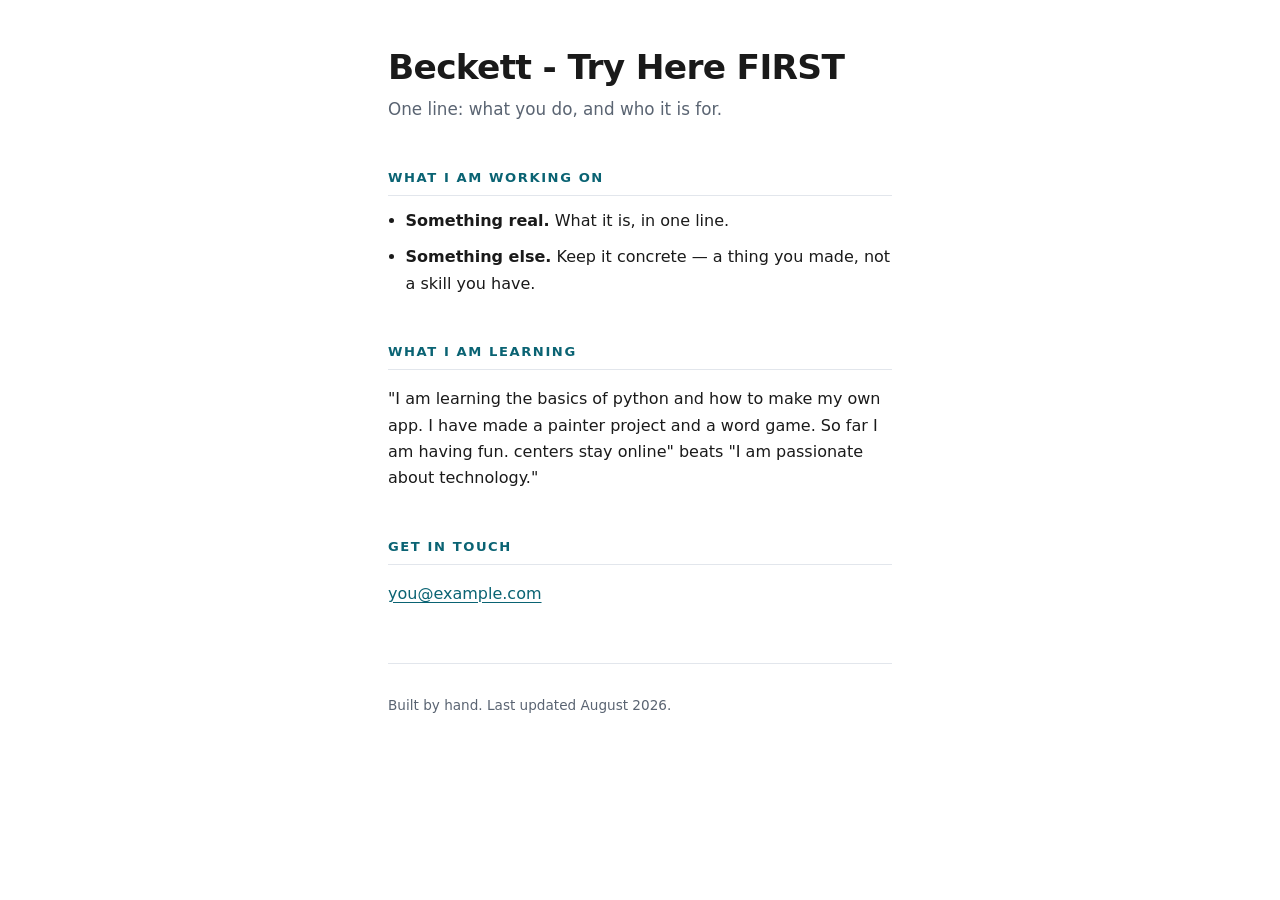
==== index.html @ c0d7c8ef "edit home page" ====
<!doctype html>
<html lang="en">

<head>
  <meta charset="utf-8">
  <meta name="viewport" content="width=device-width, initial-scale=1">

  <!-- CHANGE THIS. It is the name on the browser tab, and it is what Google shows. -->
  <title>Beckett — what you build Test</title>

  <!-- CHANGE THIS TOO. One sentence. It is what shows under your link when someone shares it. -->
  <meta name="description" content="two sentences about who you are and what you make.">

  <link rel="stylesheet" href="styles.css">
</head>

<body>

  <header>
    <!-- Exactly ONE h1 on the page. It is your name. -->
    <h1>Beckett - Try Here FIRST</h1>
    <p class="tagline">One line: what you do, and who it is for.</p>
  </header>

  <main>

    <section>
      <h2>What I am working on</h2>
      <ul>
        <li><strong>Something real.</strong> What it is, in one line.</li>
        <li><strong>Something else.</strong> Keep it concrete — a thing you made, not a skill you have.</li>
      </ul>
    </section>

    <section>
      <h2>What I am learning</h2>
      <p>
         "I am learning the basics of python and how to make my own app. I have made a painter project and a word game. So far I am having fun.
        centers stay online" beats "I am passionate about technology."
      </p>
    </section>

    <section>
      <h2>Get in touch</h2>
      <!--
        Put an email you will still control after graduation. If you only have the school one
        today, that is fine — put it in, and change it later. That is what commits are for.
      -->
      <p><a href="mailto:you@example.com">you@example.com</a></p>
    </section>

  </main>

  <footer>
    <p>Built by hand. Last updated <!-- change this when you change the page --> August 2026.</p>
  </footer>

</body>

</html>
---- styles.css ----
/* ============================================================
   styles.css — this is YOURS to change. That is the point.
   Every value below is a decision somebody made. Change one,
   commit, and look at what happened.
   ============================================================ */

/* The custom properties. Change a colour ONCE here and it
   changes everywhere it is used further down. */
:root {
  --ink:        #1a1a1a;   /* body text */
  --muted:      #5a6472;   /* quieter text */
  --accent:     #0a6373;   /* links and rules — make this yours */
  --paper:      #ffffff;
  --line:       #e2e6ec;
  --measure:    34rem;     /* how wide a line of text gets before it wraps */
}

/* A sensible reset. Without border-box, padding makes boxes
   wider than you asked for, and nothing lines up. */
*, *::before, *::after { box-sizing: border-box; }

body {
  margin: 0 auto;
  padding: 3rem 1.25rem 4rem;
  max-width: var(--measure);
  background: var(--paper);
  color: var(--ink);
  font: 1rem/1.65 system-ui, -apple-system, "Segoe UI", Roboto, sans-serif;
}

h1 {
  margin: 0;
  font-size: 2.15rem;
  line-height: 1.15;
  letter-spacing: -0.02em;
}

.tagline {
  margin: 0.5rem 0 0;
  color: var(--muted);
  font-size: 1.05rem;
}

h2 {
  margin: 2.75rem 0 0.75rem;
  padding-bottom: 0.4rem;
  border-bottom: 1px solid var(--line);
  font-size: 0.82rem;
  font-weight: 700;
  letter-spacing: 0.12em;
  text-transform: uppercase;
  color: var(--accent);
}

ul { margin: 0; padding-left: 1.1rem; }
li { margin-bottom: 0.6rem; }

a {
  color: var(--accent);
  text-underline-offset: 3px;
}
a:hover { text-decoration: none; }

footer {
  margin-top: 3.5rem;
  padding-top: 1rem;
  border-top: 1px solid var(--line);
  color: var(--muted);
  font-size: 0.85rem;
}

/* Someone reading this on a phone is the common case, not the
   edge case. Test it there before you call the page done. */
@media (max-width: 30rem) {
  body { padding-top: 2rem; }
  h1   { font-size: 1.8rem; }
}
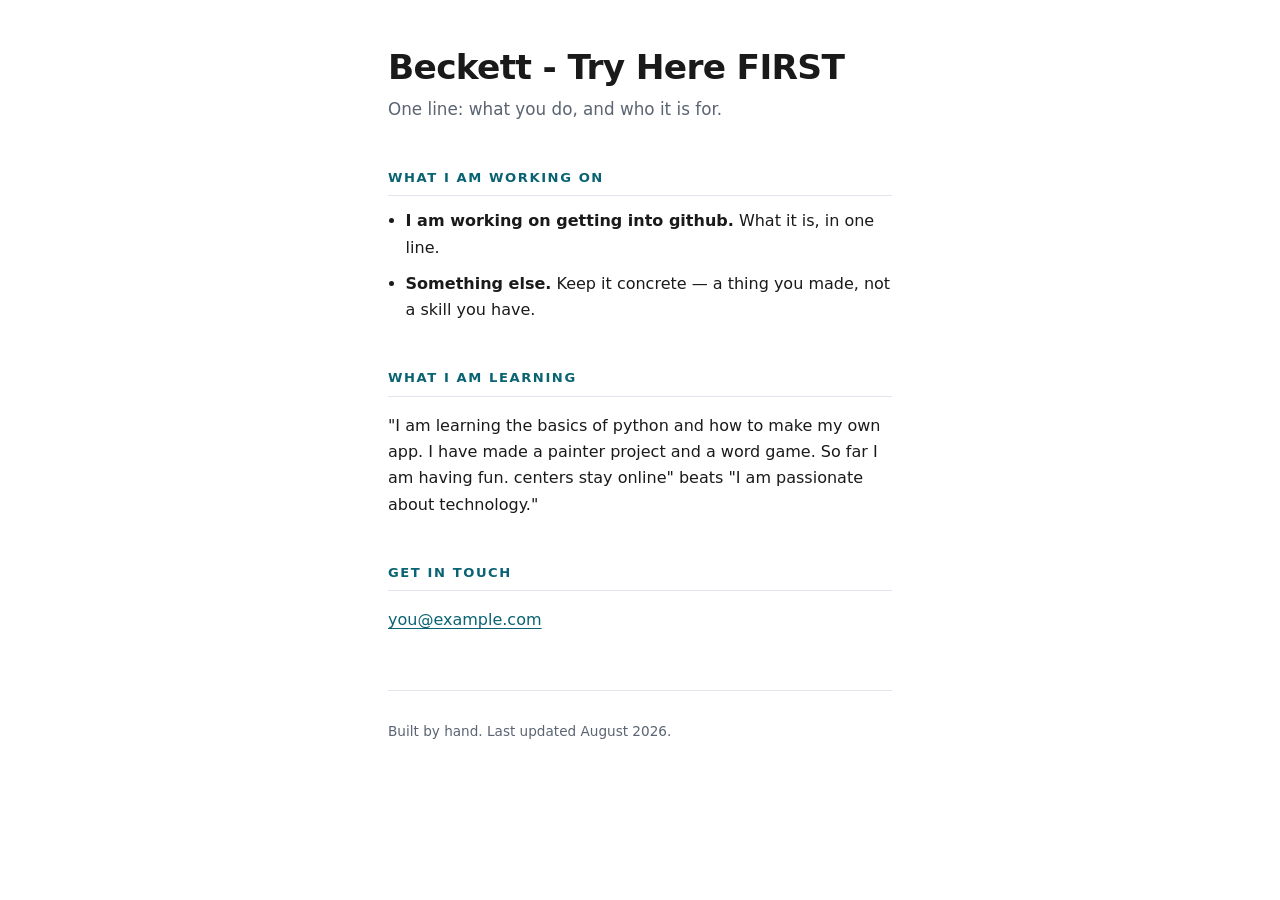
==== commit 91cba941: "edit home page" ====
--- a/index.html
+++ b/index.html
@@ -27,7 +27,7 @@
     <section>
       <h2>What I am working on</h2>
       <ul>
-        <li><strong>Something real.</strong> What it is, in one line.</li>
+        <li><strong>I am working on getting into github.</strong> What it is, in one line.</li>
         <li><strong>Something else.</strong> Keep it concrete — a thing you made, not a skill you have.</li>
       </ul>
     </section>
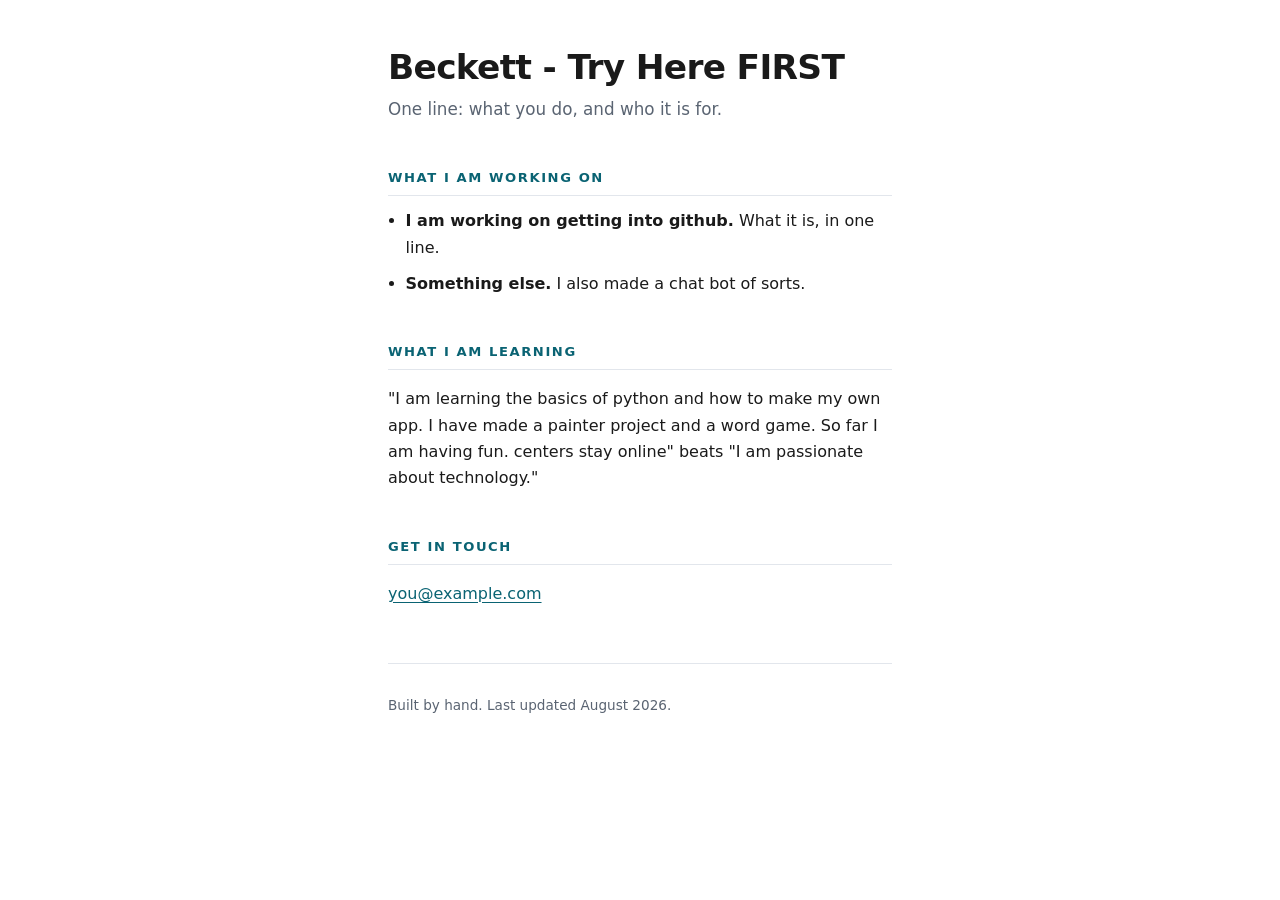
==== commit eef78acb: "edit home page" ====
--- a/index.html
+++ b/index.html
@@ -28,7 +28,7 @@
       <h2>What I am working on</h2>
       <ul>
         <li><strong>I am working on getting into github.</strong> What it is, in one line.</li>
-        <li><strong>Something else.</strong> Keep it concrete — a thing you made, not a skill you have.</li>
+        <li><strong>Something else.</strong> I also made a chat bot of sorts.</li>
       </ul>
     </section>
 
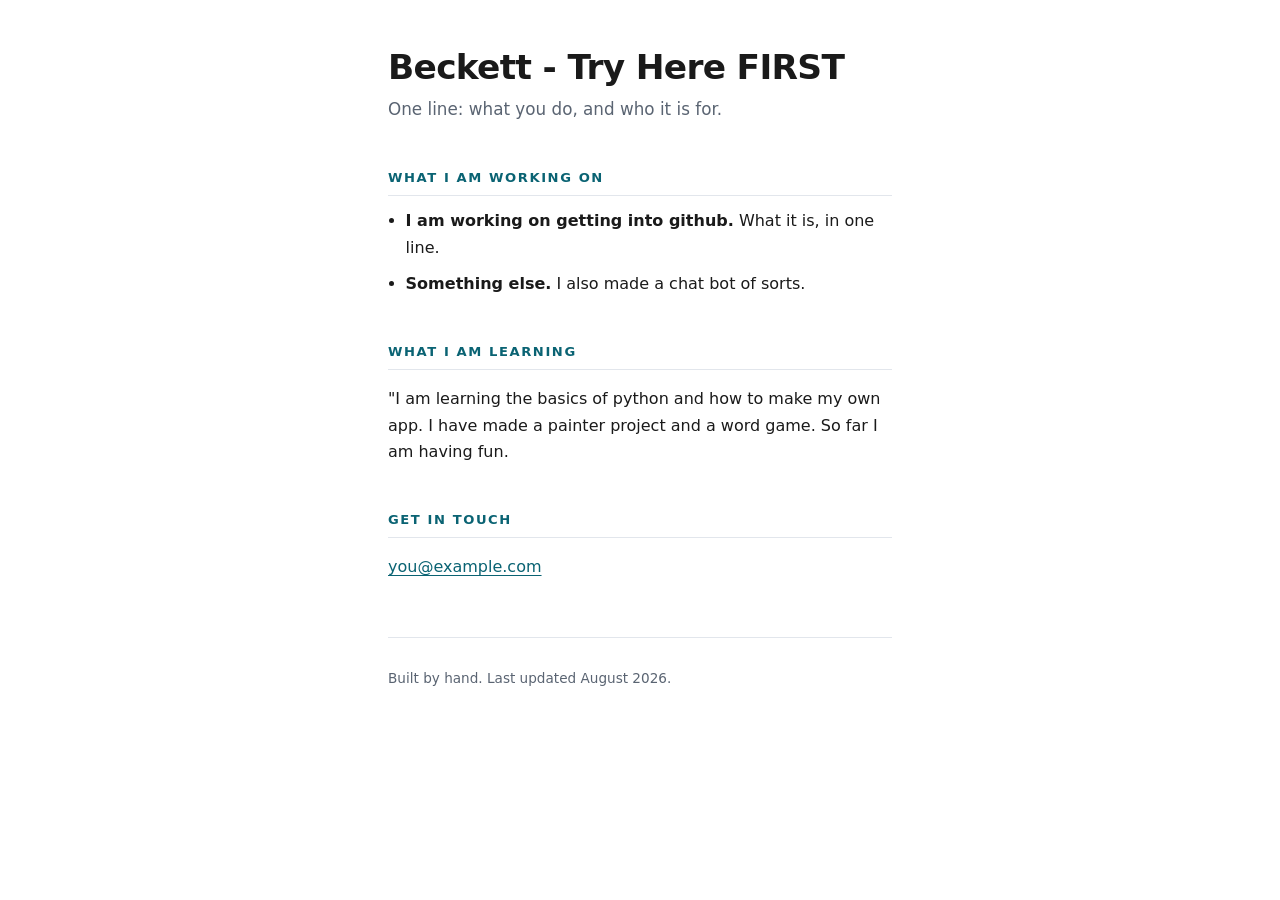
==== commit 291622fe: "edit home page" ====
--- a/index.html
+++ b/index.html
@@ -6,7 +6,7 @@
   <meta name="viewport" content="width=device-width, initial-scale=1">
 
   <!-- CHANGE THIS. It is the name on the browser tab, and it is what Google shows. -->
-  <title>Beckett — what you build Test</title>
+  <title>Beckett — what I build Test</title>
 
   <!-- CHANGE THIS TOO. One sentence. It is what shows under your link when someone shares it. -->
   <meta name="description" content="two sentences about who you are and what you make.">
@@ -36,8 +36,7 @@
       <h2>What I am learning</h2>
       <p>
          "I am learning the basics of python and how to make my own app. I have made a painter project and a word game. So far I am having fun.
-        centers stay online" beats "I am passionate about technology."
-      </p>
+        
     </section>
 
     <section>
@@ -46,7 +45,7 @@
         Put an email you will still control after graduation. If you only have the school one
         today, that is fine — put it in, and change it later. That is what commits are for.
       -->
-      <p><a href="mailto:you@example.com">you@example.com</a></p>
+      <p><a href="beckettrankin31@gmail.com">you@example.com</a></p>
     </section>
 
   </main>
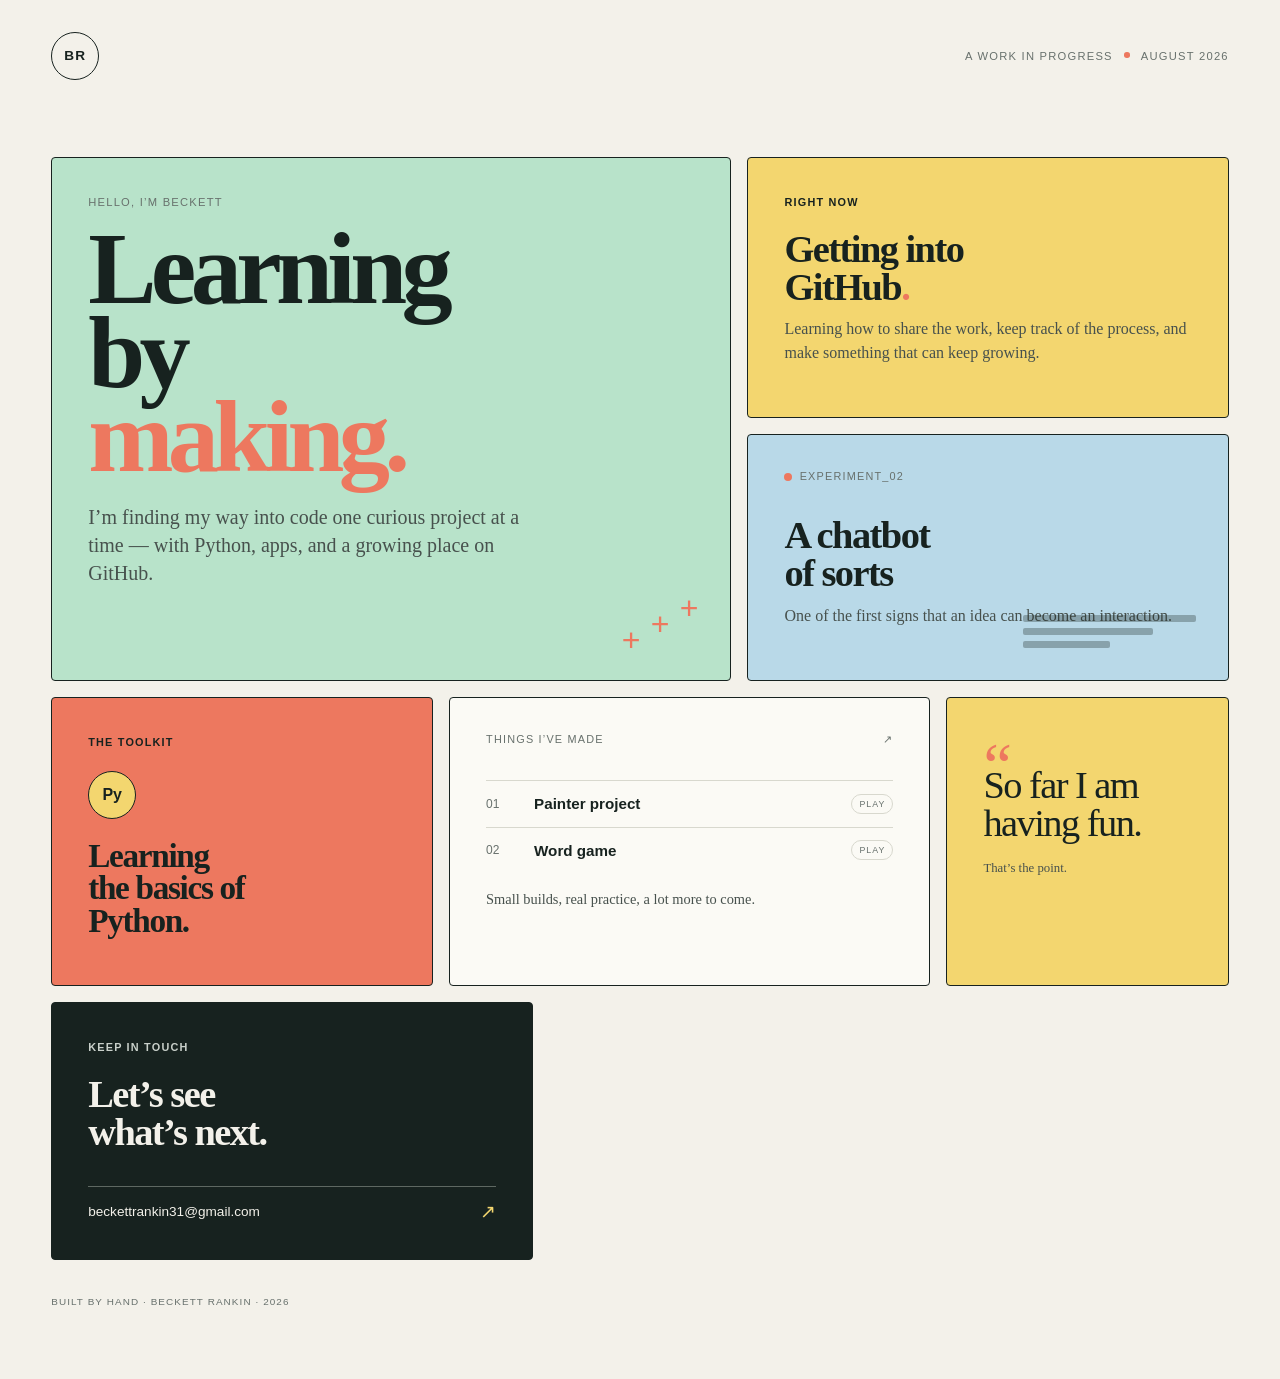
==== commit 9ef518c9: "first time with chat" ====
--- a/index.html
+++ b/index.html
@@ -5,53 +5,77 @@
   <meta charset="utf-8">
   <meta name="viewport" content="width=device-width, initial-scale=1">
 
-  <!-- CHANGE THIS. It is the name on the browser tab, and it is what Google shows. -->
-  <title>Beckett — what I build Test</title>
+  <title>Beckett Rankin — learning by making</title>
 
-  <!-- CHANGE THIS TOO. One sentence. It is what shows under your link when someone shares it. -->
-  <meta name="description" content="two sentences about who you are and what you make.">
+  <meta name="description"
+    content="Beckett Rankin is learning Python, building apps, and finding a place in GitHub one project at a time.">
 
   <link rel="stylesheet" href="styles.css">
 </head>
 
 <body>
 
-  <header>
-    <!-- Exactly ONE h1 on the page. It is your name. -->
-    <h1>Beckett - Try Here FIRST</h1>
-    <p class="tagline">One line: what you do, and who it is for.</p>
+  <header class="site-header">
+    <a class="monogram" href="./" aria-label="Beckett's homepage">BR</a>
+    <p class="eyebrow">A work in progress <span></span> August 2026</p>
   </header>
 
   <main>
 
-    <section>
-      <h2>What I am working on</h2>
-      <ul>
-        <li><strong>I am working on getting into github.</strong> What it is, in one line.</li>
-        <li><strong>Something else.</strong> I also made a chat bot of sorts.</li>
-      </ul>
-    </section>
+    <section class="bento" aria-label="Beckett's story">
+      <article class="tile tile-hero">
+        <p class="eyebrow">Hello, I’m Beckett</p>
+        <h1>Learning by<br><em>making.</em></h1>
+        <p class="hero-copy">I’m finding my way into code one curious project at a time — with Python, apps, and a
+          growing place on GitHub.</p>
+        <div class="hero-mark" aria-hidden="true"><span>+</span><span>+</span><span>+</span></div>
+      </article>
 
-    <section>
-      <h2>What I am learning</h2>
-      <p>
-         "I am learning the basics of python and how to make my own app. I have made a painter project and a word game. So far I am having fun.
-        
-    </section>
+      <article class="tile tile-now">
+        <p class="label">Right now</p>
+        <h2>Getting into<br>GitHub<span>.</span></h2>
+        <p>Learning how to share the work, keep track of the process, and make something that can keep growing.</p>
+      </article>
 
-    <section>
-      <h2>Get in touch</h2>
-      <!--
-        Put an email you will still control after graduation. If you only have the school one
-        today, that is fine — put it in, and change it later. That is what commits are for.
-      -->
-      <p><a href="beckettrankin31@gmail.com">you@example.com</a></p>
+      <article class="tile tile-chat">
+        <div class="tile-topline"><span class="status-dot"></span><span>experiment_02</span></div>
+        <h2>A chatbot<br>of sorts</h2>
+        <p>One of the first signs that an idea can become an interaction.</p>
+        <div class="chat-lines" aria-hidden="true"><span></span><span></span><span></span></div>
+      </article>
+
+      <article class="tile tile-python">
+        <p class="label">The toolkit</p>
+        <div class="python-badge">Py</div>
+        <h2>Learning<br>the basics of<br>Python.</h2>
+      </article>
+
+      <article class="tile tile-projects">
+        <div class="tile-topline"><span>Things I’ve made</span><span class="arrow">↗</span></div>
+        <div class="project-row"><span class="project-number">01</span><strong>Painter project</strong><span
+            class="project-tag">play</span></div>
+        <div class="project-row"><span class="project-number">02</span><strong>Word game</strong><span
+            class="project-tag">play</span></div>
+        <p class="project-note">Small builds, real practice, a lot more to come.</p>
+      </article>
+
+      <article class="tile tile-quote">
+        <span class="quote-mark">“</span>
+        <blockquote>So far I am having fun.</blockquote>
+        <p>That’s the point.</p>
+      </article>
+
+      <article class="tile tile-contact">
+        <p class="label">Keep in touch</p>
+        <h2>Let’s see<br>what’s next.</h2>
+        <a class="email-link" href="mailto:beckettrankin31@gmail.com">beckettrankin31@gmail.com <span>↗</span></a>
+      </article>
     </section>
 
   </main>
 
   <footer>
-    <p>Built by hand. Last updated <!-- change this when you change the page --> August 2026.</p>
+    <p>Built by hand · Beckett Rankin · 2026</p>
   </footer>
 
 </body>
--- a/styles.css
+++ b/styles.css
@@ -1,77 +1,416 @@
-/* ============================================================
-   styles.css — this is YOURS to change. That is the point.
-   Every value below is a decision somebody made. Change one,
-   commit, and look at what happened.
-   ============================================================ */
-
-/* The custom properties. Change a colour ONCE here and it
-   changes everywhere it is used further down. */
 :root {
-  --ink:        #1a1a1a;   /* body text */
-  --muted:      #5a6472;   /* quieter text */
-  --accent:     #0a6373;   /* links and rules — make this yours */
-  --paper:      #ffffff;
-  --line:       #e2e6ec;
-  --measure:    34rem;     /* how wide a line of text gets before it wraps */
+  --ink: #17221f;
+  --muted: #68716d;
+  --paper: #f3f1ea;
+  --panel: #fbfaf5;
+  --line: #d8d8ce;
+  --mint: #b8e3ca;
+  --yellow: #f3d66f;
+  --coral: #ed785f;
+  --blue: #b9d9e8;
 }
 
 /* A sensible reset. Without border-box, padding makes boxes
    wider than you asked for, and nothing lines up. */
-*, *::before, *::after { box-sizing: border-box; }
+*,
+*::before,
+*::after {
+  box-sizing: border-box;
+}
 
 body {
+  margin: 0;
+  padding: 2rem clamp(1.25rem, 4vw, 5rem) 3rem;
+  background: var(--paper);
+  background-image: radial-gradient(#d5d3c9 0.7px, transparent 0.7px);
+  background-size: 14px 14px;
+  color: var(--ink);
+  font: 1rem/1.5 Georgia, 'Times New Roman', serif;
+}
+
+.site-header,
+main,
+footer {
+  max-width: 1180px;
   margin: 0 auto;
-  padding: 3rem 1.25rem 4rem;
-  max-width: var(--measure);
-  background: var(--paper);
+}
+
+.site-header {
+  display: flex;
+  align-items: center;
+  justify-content: space-between;
+  margin-bottom: clamp(2rem, 6vw, 5rem);
+}
+
+.monogram {
+  display: grid;
+  width: 3rem;
+  height: 3rem;
+  place-items: center;
+  border: 1px solid var(--ink);
+  border-radius: 50%;
   color: var(--ink);
-  font: 1rem/1.65 system-ui, -apple-system, "Segoe UI", Roboto, sans-serif;
+  font: 700 0.85rem/1 Arial, sans-serif;
+  letter-spacing: 0.08em;
+  text-decoration: none;
+}
+
+.eyebrow,
+.label,
+.tile-topline,
+.project-tag,
+footer {
+  font-family: Arial, Helvetica, sans-serif;
+  letter-spacing: 0.11em;
+  text-transform: uppercase;
+}
+
+.eyebrow {
+  margin: 0;
+  color: var(--muted);
+  font-size: 0.7rem;
+}
+
+.eyebrow span {
+  display: inline-block;
+  width: 0.35rem;
+  height: 0.35rem;
+  margin: 0 0.45rem 0.1rem;
+  border-radius: 50%;
+  background: var(--coral);
+}
+
+.bento {
+  display: grid;
+  grid-template-columns: repeat(12, 1fr);
+  grid-auto-rows: minmax(150px, auto);
+  gap: 1rem;
+}
+
+.tile {
+  position: relative;
+  min-height: 180px;
+  overflow: hidden;
+  padding: clamp(1.25rem, 3vw, 2.25rem);
+  border: 1px solid var(--ink);
+  border-radius: 4px;
+  background: var(--panel);
+}
+
+.tile-hero {
+  grid-column: span 7;
+  grid-row: span 2;
+  min-height: 430px;
+  background: var(--mint);
+}
+
+.tile-now {
+  grid-column: span 5;
+  background: var(--yellow);
+}
+
+.tile-chat {
+  grid-column: span 5;
+  background: var(--blue);
+}
+
+.tile-python {
+  grid-column: span 4;
+  background: var(--coral);
+}
+
+.tile-projects {
+  grid-column: span 5;
+}
+
+.tile-quote {
+  grid-column: span 3;
+  background: var(--yellow);
+}
+
+.tile-contact {
+  grid-column: span 5;
+  background: var(--ink);
+  color: var(--paper);
+}
+
+h1,
+h2,
+p {
+  margin-top: 0;
 }
 
 h1 {
+  max-width: 7ch;
+  margin: 1rem 0 1.5rem;
+  font-size: clamp(3.7rem, 8vw, 7.3rem);
+  line-height: 0.82;
+  letter-spacing: -0.055em;
+}
+
+h1 em {
+  color: var(--coral);
+  font-style: normal;
+}
+
+h2 {
+  margin-bottom: 0.7rem;
+  font-size: clamp(1.55rem, 3vw, 2.55rem);
+  line-height: 0.98;
+  letter-spacing: -0.04em;
+}
+
+.hero-copy {
+  max-width: 31rem;
+  margin-bottom: 0;
+  font-size: clamp(1rem, 1.6vw, 1.25rem);
+  line-height: 1.4;
+}
+
+.label {
+  margin-bottom: 1.3rem;
+  font-size: 0.68rem;
+  font-weight: 700;
+}
+
+.tile-now h2 span {
+  color: var(--coral);
+}
+
+.tile p:not(.eyebrow):not(.label) {
+  max-width: 28rem;
+  color: #47514d;
+}
+
+.tile-contact p {
+  color: #c9d0ca !important;
+}
+
+.hero-mark {
+  position: absolute;
+  right: 2rem;
+  bottom: 1.5rem;
+  display: flex;
+  gap: 0.65rem;
+  color: var(--coral);
+  font: 2rem/1 Arial, sans-serif;
+}
+
+.hero-mark span:nth-child(2) {
+  transform: translateY(-1rem);
+}
+
+.hero-mark span:nth-child(3) {
+  transform: translateY(-2rem);
+}
+
+.tile-topline {
+  display: flex;
+  justify-content: space-between;
+  margin-bottom: 2.2rem;
+  color: var(--muted);
+  font: 0.68rem/1 Arial, sans-serif;
+}
+
+.status-dot {
+  width: 0.5rem;
+  height: 0.5rem;
+  margin: 0.1rem 0.45rem 0 0;
+  border-radius: 50%;
+  background: var(--coral);
+}
+
+.tile-chat .tile-topline {
+  justify-content: flex-start;
+}
+
+.chat-lines {
+  display: grid;
+  gap: 0.35rem;
+  position: absolute;
+  right: 2rem;
+  bottom: 2rem;
+  width: 36%;
+}
+
+.chat-lines span {
+  display: block;
+  height: 0.45rem;
+  border-radius: 2px;
+  background: rgba(23, 34, 31, 0.3);
+}
+
+.chat-lines span:nth-child(2) {
+  width: 75%;
+}
+
+.chat-lines span:nth-child(3) {
+  width: 50%;
+}
+
+.python-badge {
+  width: 3rem;
+  height: 3rem;
+  display: grid;
+  place-items: center;
+  margin: 0.2rem 0 1.3rem;
+  border: 1px solid var(--ink);
+  border-radius: 50%;
+  background: var(--yellow);
+  font: 700 1rem Arial, sans-serif;
+}
+
+.tile-python h2 {
+  font-size: clamp(1.5rem, 2.6vw, 2.2rem);
+}
+
+.project-row {
+  display: grid;
+  grid-template-columns: 2.5rem 1fr auto;
+  gap: 0.5rem;
+  align-items: center;
+  padding: 0.8rem 0;
+  border-top: 1px solid var(--line);
+  font: 0.95rem Arial, sans-serif;
+}
+
+.project-number {
+  color: var(--muted);
+  font-size: 0.75rem;
+}
+
+.project-tag {
+  padding: 0.25rem 0.45rem;
+  border: 1px solid var(--line);
+  border-radius: 100px;
+  color: var(--muted);
+  font-size: 0.55rem;
+}
+
+.project-note {
+  margin: 1rem 0 0;
+  font-size: 0.9rem;
+}
+
+.quote-mark {
+  display: block;
+  height: 2.1rem;
+  color: var(--coral);
+  font: 4rem/1 Georgia, serif;
+}
+
+blockquote {
+  max-width: 10ch;
+  margin: 0 0 1rem;
+  font-size: clamp(1.8rem, 3vw, 2.7rem);
+  line-height: 0.98;
+  letter-spacing: -0.04em;
+}
+
+.tile-quote p {
   margin: 0;
-  font-size: 2.15rem;
-  line-height: 1.15;
-  letter-spacing: -0.02em;
-}
-
-.tagline {
-  margin: 0.5rem 0 0;
-  color: var(--muted);
-  font-size: 1.05rem;
-}
-
-h2 {
-  margin: 2.75rem 0 0.75rem;
-  padding-bottom: 0.4rem;
-  border-bottom: 1px solid var(--line);
-  font-size: 0.82rem;
-  font-weight: 700;
-  letter-spacing: 0.12em;
-  text-transform: uppercase;
-  color: var(--accent);
-}
-
-ul { margin: 0; padding-left: 1.1rem; }
-li { margin-bottom: 0.6rem; }
-
-a {
-  color: var(--accent);
-  text-underline-offset: 3px;
-}
-a:hover { text-decoration: none; }
+  color: var(--muted);
+  font-size: 0.8rem;
+}
+
+.tile-contact h2 {
+  margin-bottom: 2.2rem;
+  color: var(--paper);
+}
+
+.email-link {
+  display: flex;
+  justify-content: space-between;
+  align-items: center;
+  padding-top: 0.8rem;
+  border-top: 1px solid #5e6862;
+  color: var(--paper);
+  font: 0.85rem Arial, sans-serif;
+  text-decoration: none;
+}
+
+.email-link span {
+  color: var(--yellow);
+  font-size: 1.2rem;
+}
 
 footer {
-  margin-top: 3.5rem;
-  padding-top: 1rem;
-  border-top: 1px solid var(--line);
-  color: var(--muted);
-  font-size: 0.85rem;
-}
-
-/* Someone reading this on a phone is the common case, not the
-   edge case. Test it there before you call the page done. */
-@media (max-width: 30rem) {
-  body { padding-top: 2rem; }
-  h1   { font-size: 1.8rem; }
-}
+  margin-top: 1.5rem;
+  padding: 0.7rem 0;
+  color: var(--muted);
+  font-size: 0.62rem;
+}
+
+@media (max-width: 700px) {
+  body {
+    padding: 1.25rem 1rem 2rem;
+  }
+
+  .site-header {
+    margin-bottom: 2rem;
+  }
+
+  .bento {
+    grid-template-columns: 1fr 1fr;
+    gap: 0.7rem;
+  }
+
+  .tile {
+    min-height: 210px;
+    padding: 1.25rem;
+  }
+
+  .tile-hero {
+    grid-column: span 2;
+    min-height: 390px;
+  }
+
+  .tile-now,
+  .tile-chat,
+  .tile-python,
+  .tile-projects,
+  .tile-quote,
+  .tile-contact {
+    grid-column: span 1;
+  }
+
+  .tile-projects,
+  .tile-contact {
+    grid-column: span 2;
+  }
+
+  .tile-now h2,
+  .tile-chat h2 {
+    font-size: 1.75rem;
+  }
+
+  .hero-mark {
+    right: 1.25rem;
+  }
+}
+
+@media (max-width: 420px) {
+  .bento {
+    display: flex;
+    flex-direction: column;
+  }
+
+  .tile,
+  .tile-hero {
+    min-height: auto;
+  }
+
+  .tile-hero {
+    min-height: 360px;
+  }
+
+  .tile-chat,
+  .tile-python,
+  .tile-quote {
+    min-height: 220px;
+  }
+
+  .tile-contact {
+    min-height: 250px;
+  }
+}
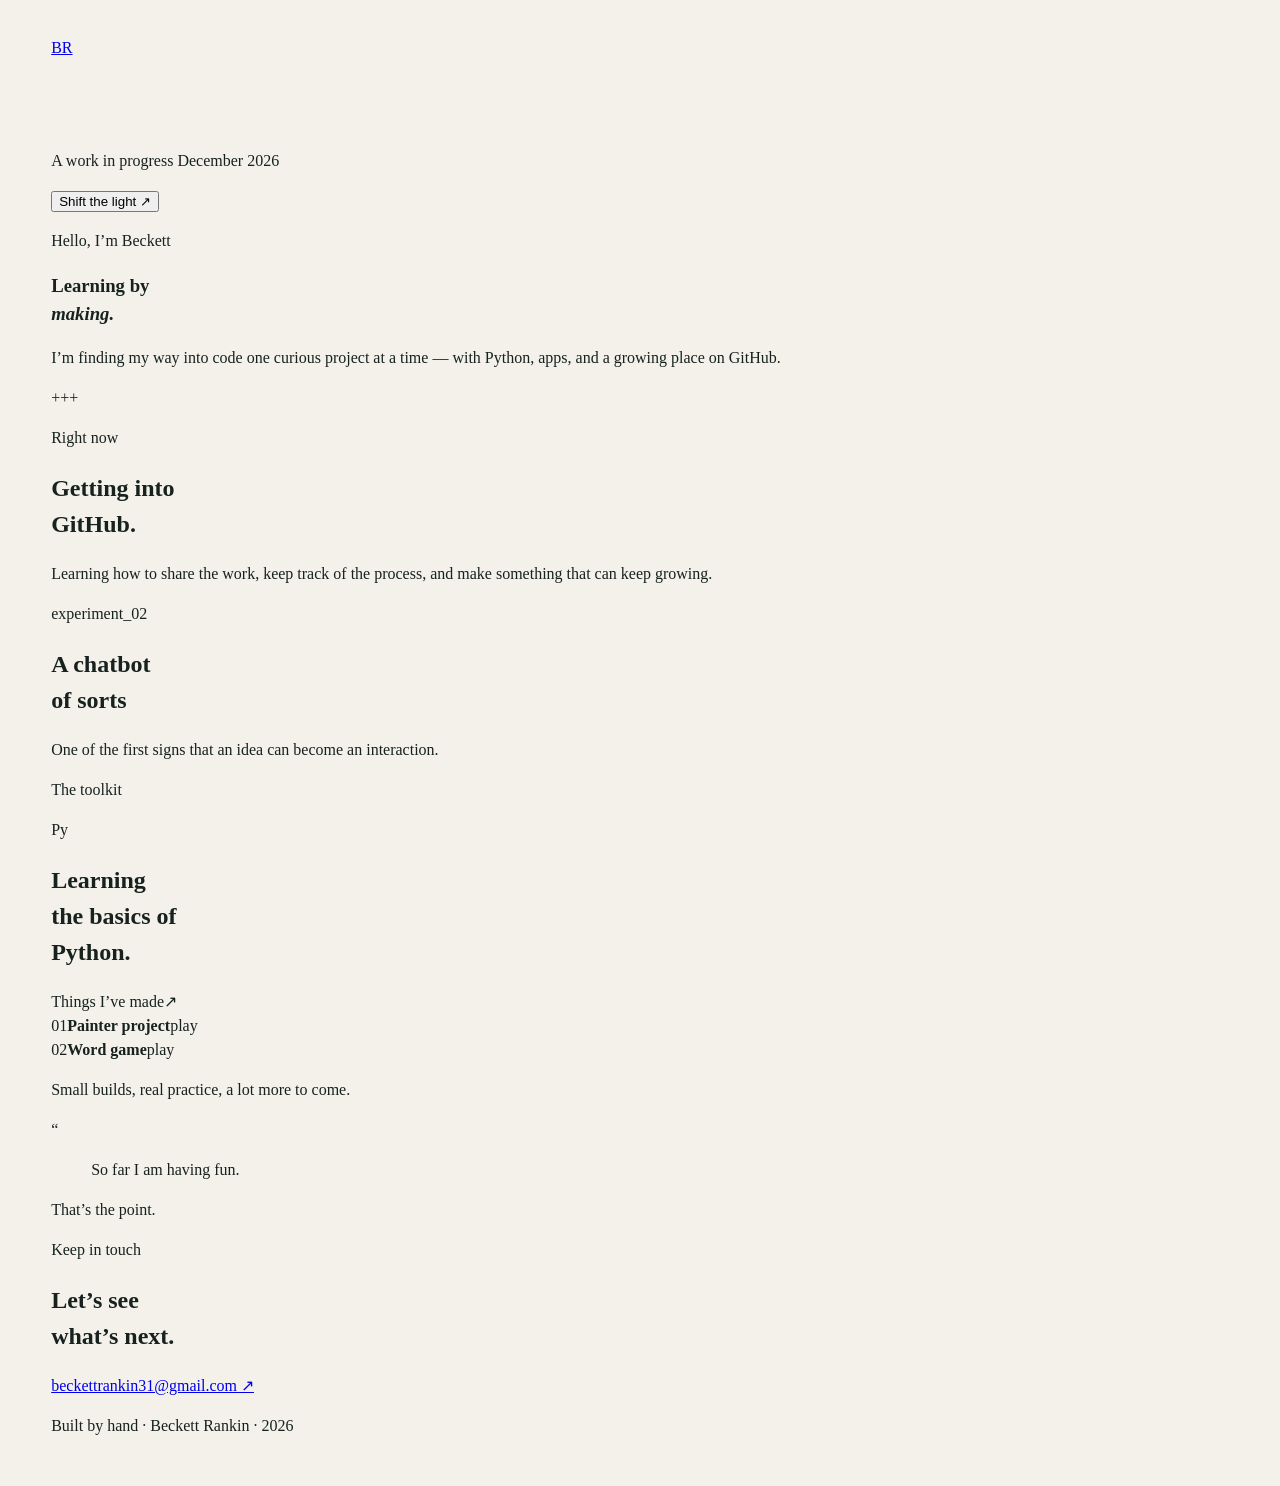
==== commit dbcfe4b0: "second time with chat" ====
--- a/index.html
+++ b/index.html
@@ -17,13 +17,17 @@
 
   <header class="site-header">
     <a class="monogram" href="./" aria-label="Beckett's homepage">BR</a>
-    <p class="eyebrow">A work in progress <span></span> August 2026</p>
+    <div class="header-meta">
+      <p class="eyebrow">A work in progress <span></span> <time id="today">August 2026</time></p>
+      <button class="theme-toggle" type="button" data-theme-toggle aria-label="Switch color theme">Shift the light
+        <span>↗</span></button>
+    </div>
   </header>
 
   <main>
 
     <section class="bento" aria-label="Beckett's story">
-      <article class="tile tile-hero">
+      <article class="tile tile-hero" data-reveal data-tilt>
         <p class="eyebrow">Hello, I’m Beckett</p>
         <h1>Learning by<br><em>making.</em></h1>
         <p class="hero-copy">I’m finding my way into code one curious project at a time — with Python, apps, and a
@@ -31,26 +35,26 @@
         <div class="hero-mark" aria-hidden="true"><span>+</span><span>+</span><span>+</span></div>
       </article>
 
-      <article class="tile tile-now">
+      <article class="tile tile-now" data-reveal data-tilt>
         <p class="label">Right now</p>
         <h2>Getting into<br>GitHub<span>.</span></h2>
         <p>Learning how to share the work, keep track of the process, and make something that can keep growing.</p>
       </article>
 
-      <article class="tile tile-chat">
+      <article class="tile tile-chat" data-reveal data-tilt>
         <div class="tile-topline"><span class="status-dot"></span><span>experiment_02</span></div>
         <h2>A chatbot<br>of sorts</h2>
         <p>One of the first signs that an idea can become an interaction.</p>
         <div class="chat-lines" aria-hidden="true"><span></span><span></span><span></span></div>
       </article>
 
-      <article class="tile tile-python">
+      <article class="tile tile-python" data-reveal data-tilt>
         <p class="label">The toolkit</p>
         <div class="python-badge">Py</div>
         <h2>Learning<br>the basics of<br>Python.</h2>
       </article>
 
-      <article class="tile tile-projects">
+      <article class="tile tile-projects" data-reveal data-tilt>
         <div class="tile-topline"><span>Things I’ve made</span><span class="arrow">↗</span></div>
         <div class="project-row"><span class="project-number">01</span><strong>Painter project</strong><span
             class="project-tag">play</span></div>
@@ -59,13 +63,13 @@
         <p class="project-note">Small builds, real practice, a lot more to come.</p>
       </article>
 
-      <article class="tile tile-quote">
+      <article class="tile tile-quote" data-reveal data-tilt>
         <span class="quote-mark">“</span>
         <blockquote>So far I am having fun.</blockquote>
         <p>That’s the point.</p>
       </article>
 
-      <article class="tile tile-contact">
+      <article class="tile tile-contact" data-reveal data-tilt>
         <p class="label">Keep in touch</p>
         <h2>Let’s see<br>what’s next.</h2>
         <a class="email-link" href="mailto:beckettrankin31@gmail.com">beckettrankin31@gmail.com <span>↗</span></a>
@@ -78,6 +82,8 @@
     <p>Built by hand · Beckett Rankin · 2026</p>
   </footer>
 
+  <script src="app.js"></script>
+
 </body>
 
 </html>
--- a/styles.css
+++ b/styles.css
@@ -13,14 +13,51 @@
 /* A sensible reset. Without border-box, padding makes boxes
    wider than you asked for, and nothing lines up. */
 *,
+@import url('https://fonts.googleapis.com/css2?family=DM+Mono:wght@400;500&family=Space+Grotesk:wght@400;500;600;700&display=swap');
+
+:root {
+  --ink: #f4f5ee;
+  --muted: #a4aca8;
+  --line: rgba(244, 245, 238, 0.16);
+  --bg: #0d1716;
+  --panel: rgba(255, 255, 255, 0.075);
+  --panel-strong: rgba(255, 255, 255, 0.12);
+  --lime: #d7ff5f;
+  --coral: #ff836d;
+  --cyan: #87e5dd;
+  --shadow: 0 1.5rem 5rem rgba(0, 0, 0, 0.22);
+}
+
+*,
 *::before,
 *::after {
   box-sizing: border-box;
 }
 
+html {
+  scroll-behavior: smooth;
+}
+
+*::before,
+*::after {
+  box-sizing: border-box;
+}
+
 body {
   margin: 0;
   padding: 2rem clamp(1.25rem, 4vw, 5rem) 3rem;
+  min-height: 100vh;
+  padding: 1.5rem clamp(1rem, 4vw, 5rem) 2rem;
+  overflow-x: hidden;
+  background: var(--bg);
+  background-image:
+    radial-gradient(circle at 8% 8%, rgba(135, 229, 221, 0.16), transparent 27rem),
+    radial-gradient(circle at 90% 76%, rgba(255, 131, 109, 0.13), transparent 25rem),
+    linear-gradient(rgba(255, 255, 255, 0.025) 1px, transparent 1px),
+    linear-gradient(90deg, rgba(255, 255, 255, 0.025) 1px, transparent 1px);
+  background-size: auto, auto, 4rem 4rem, 4rem 4rem;
+  font: 1rem/1.5 'Space Grotesk', sans-serif;
+  transition: background-color .4s ease;
   background: var(--paper);
   background-image: radial-gradient(#d5d3c9 0.7px, transparent 0.7px);
   background-size: 14px 14px;
@@ -36,381 +73,780 @@
 }
 
 .site-header {
-  display: flex;
-  align-items: center;
-  justify-content: space-between;
-  margin-bottom: clamp(2rem, 6vw, 5rem);
-}
-
-.monogram {
-  display: grid;
-  width: 3rem;
-  height: 3rem;
-  place-items: center;
-  border: 1px solid var(--ink);
-  border-radius: 50%;
-  color: var(--ink);
-  font: 700 0.85rem/1 Arial, sans-serif;
-  letter-spacing: 0.08em;
-  text-decoration: none;
-}
-
-.eyebrow,
-.label,
-.tile-topline,
-.project-tag,
-footer {
-  font-family: Arial, Helvetica, sans-serif;
-  letter-spacing: 0.11em;
-  text-transform: uppercase;
-}
-
-.eyebrow {
-  margin: 0;
-  color: var(--muted);
-  font-size: 0.7rem;
-}
-
-.eyebrow span {
-  display: inline-block;
-  width: 0.35rem;
-  height: 0.35rem;
-  margin: 0 0.45rem 0.1rem;
-  border-radius: 50%;
-  background: var(--coral);
-}
-
-.bento {
-  display: grid;
-  grid-template-columns: repeat(12, 1fr);
-  grid-auto-rows: minmax(150px, auto);
-  gap: 1rem;
-}
-
-.tile {
-  position: relative;
-  min-height: 180px;
-  overflow: hidden;
-  padding: clamp(1.25rem, 3vw, 2.25rem);
-  border: 1px solid var(--ink);
-  border-radius: 4px;
-  background: var(--panel);
-}
-
-.tile-hero {
-  grid-column: span 7;
-  grid-row: span 2;
-  min-height: 430px;
-  background: var(--mint);
-}
-
-.tile-now {
-  grid-column: span 5;
-  background: var(--yellow);
-}
-
-.tile-chat {
-  grid-column: span 5;
-  background: var(--blue);
-}
-
-.tile-python {
-  grid-column: span 4;
-  background: var(--coral);
-}
-
-.tile-projects {
-  grid-column: span 5;
-}
-
-.tile-quote {
-  grid-column: span 3;
-  background: var(--yellow);
-}
-
-.tile-contact {
-  grid-column: span 5;
-  background: var(--ink);
-  color: var(--paper);
-}
-
-h1,
-h2,
-p {
-  margin-top: 0;
-}
-
-h1 {
-  max-width: 7ch;
-  margin: 1rem 0 1.5rem;
-  font-size: clamp(3.7rem, 8vw, 7.3rem);
-  line-height: 0.82;
-  letter-spacing: -0.055em;
-}
-
-h1 em {
-  color: var(--coral);
-  font-style: normal;
-}
-
-h2 {
-  margin-bottom: 0.7rem;
-  font-size: clamp(1.55rem, 3vw, 2.55rem);
-  line-height: 0.98;
-  letter-spacing: -0.04em;
-}
-
-.hero-copy {
-  max-width: 31rem;
-  margin-bottom: 0;
-  font-size: clamp(1rem, 1.6vw, 1.25rem);
-  line-height: 1.4;
-}
-
-.label {
-  margin-bottom: 1.3rem;
-  font-size: 0.68rem;
-  font-weight: 700;
-}
-
-.tile-now h2 span {
-  color: var(--coral);
-}
-
-.tile p:not(.eyebrow):not(.label) {
-  max-width: 28rem;
-  color: #47514d;
-}
-
-.tile-contact p {
-  color: #c9d0ca !important;
-}
-
-.hero-mark {
-  position: absolute;
-  right: 2rem;
-  bottom: 1.5rem;
-  display: flex;
-  gap: 0.65rem;
-  color: var(--coral);
-  font: 2rem/1 Arial, sans-serif;
-}
-
-.hero-mark span:nth-child(2) {
-  transform: translateY(-1rem);
-}
-
-.hero-mark span:nth-child(3) {
-  transform: translateY(-2rem);
-}
-
-.tile-topline {
-  display: flex;
-  justify-content: space-between;
-  margin-bottom: 2.2rem;
-  color: var(--muted);
-  font: 0.68rem/1 Arial, sans-serif;
-}
-
-.status-dot {
-  width: 0.5rem;
-  height: 0.5rem;
-  margin: 0.1rem 0.45rem 0 0;
-  border-radius: 50%;
-  background: var(--coral);
-}
-
-.tile-chat .tile-topline {
-  justify-content: flex-start;
-}
-
-.chat-lines {
-  display: grid;
-  gap: 0.35rem;
-  position: absolute;
-  right: 2rem;
-  bottom: 2rem;
-  width: 36%;
-}
-
-.chat-lines span {
-  display: block;
-  height: 0.45rem;
-  border-radius: 2px;
-  background: rgba(23, 34, 31, 0.3);
-}
-
-.chat-lines span:nth-child(2) {
-  width: 75%;
-}
-
-.chat-lines span:nth-child(3) {
-  width: 50%;
-}
-
-.python-badge {
-  width: 3rem;
-  height: 3rem;
-  display: grid;
-  place-items: center;
-  margin: 0.2rem 0 1.3rem;
-  border: 1px solid var(--ink);
-  border-radius: 50%;
-  background: var(--yellow);
-  font: 700 1rem Arial, sans-serif;
-}
-
-.tile-python h2 {
-  font-size: clamp(1.5rem, 2.6vw, 2.2rem);
-}
-
-.project-row {
-  display: grid;
-  grid-template-columns: 2.5rem 1fr auto;
-  gap: 0.5rem;
-  align-items: center;
-  padding: 0.8rem 0;
-  border-top: 1px solid var(--line);
-  font: 0.95rem Arial, sans-serif;
-}
-
-.project-number {
-  color: var(--muted);
-  font-size: 0.75rem;
-}
-
-.project-tag {
-  padding: 0.25rem 0.45rem;
-  border: 1px solid var(--line);
-  border-radius: 100px;
-  color: var(--muted);
-  font-size: 0.55rem;
-}
-
-.project-note {
-  margin: 1rem 0 0;
-  font-size: 0.9rem;
-}
-
-.quote-mark {
-  display: block;
-  height: 2.1rem;
-  color: var(--coral);
-  font: 4rem/1 Georgia, serif;
-}
-
-blockquote {
-  max-width: 10ch;
-  margin: 0 0 1rem;
-  font-size: clamp(1.8rem, 3vw, 2.7rem);
-  line-height: 0.98;
-  letter-spacing: -0.04em;
-}
-
-.tile-quote p {
-  margin: 0;
-  color: var(--muted);
-  font-size: 0.8rem;
-}
-
-.tile-contact h2 {
-  margin-bottom: 2.2rem;
-  color: var(--paper);
-}
-
-.email-link {
-  display: flex;
-  justify-content: space-between;
-  align-items: center;
-  padding-top: 0.8rem;
-  border-top: 1px solid #5e6862;
-  color: var(--paper);
-  font: 0.85rem Arial, sans-serif;
-  text-decoration: none;
-}
-
-.email-link span {
-  color: var(--yellow);
-  font-size: 1.2rem;
-}
-
-footer {
-  margin-top: 1.5rem;
-  padding: 0.7rem 0;
-  color: var(--muted);
-  font-size: 0.62rem;
-}
-
-@media (max-width: 700px) {
-  body {
-    padding: 1.25rem 1rem 2rem;
+
+  .monogram {
+    display: flex;
+    align-items: center;
+    justify-content: space-between;
+    margin-bottom: clamp(2rem, 6vw, 5rem);
   }
 
-  .site-header {
-    margin-bottom: 2rem;
-  }
-
-  .bento {
-    grid-template-columns: 1fr 1fr;
-    gap: 0.7rem;
-  }
-
-  .tile {
-    min-height: 210px;
-    padding: 1.25rem;
-  }
-
-  .tile-hero {
-    grid-column: span 2;
-    min-height: 390px;
-  }
-
-  .tile-now,
-  .tile-chat,
-  .tile-python,
-  .tile-projects,
-  .tile-quote,
-  .tile-contact {
-    grid-column: span 1;
-  }
-
-  .tile-projects,
-  .tile-contact {
-    grid-column: span 2;
-  }
-
-  .tile-now h2,
-  .tile-chat h2 {
-    font-size: 1.75rem;
-  }
-
-  .hero-mark {
-    right: 1.25rem;
-  }
-}
-
-@media (max-width: 420px) {
-  .bento {
-    display: flex;
-    flex-direction: column;
-  }
-
-  .tile,
-  .tile-hero {
-    min-height: auto;
-  }
-
-  .tile-hero {
-    min-height: 360px;
-  }
-
-  .tile-chat,
-  .tile-python,
-  .tile-quote {
-    min-height: 220px;
-  }
-
-  .tile-contact {
-    min-height: 250px;
-  }
-}
+  .monogram {
+    display: grid;
+    width: 3rem;
+    height: 3rem;
+    place-items: center;
+
+    .monogram:hover {
+      border-color: var(--lime);
+      color: var(--lime);
+      transform: rotate(-8deg);
+    }
+
+    .header-meta {
+      display: flex;
+      align-items: center;
+      gap: 1.5rem;
+    }
+
+    .eyebrow,
+    .label,
+    .tile-topline,
+    .project-tag,
+    footer,
+    .theme-toggle {
+      border: 1px solid var(--ink);
+      border-radius: 50%;
+      color: var(--ink);
+      font: 700 0.85rem/1 Arial, sans-serif;
+
+      .eyebrow {
+        margin: 0;
+        color: var(--muted);
+      }
+
+      .eyebrow span {
+        display: inline-block;
+        width: .4rem;
+        height: .4rem;
+        margin: 0 .45rem .05rem;
+        border-radius: 50%;
+        background: var(--lime);
+        box-shadow: 0 0 .75rem var(--lime);
+      }
+
+      .theme-toggle {
+        padding: .6rem 0;
+        border: 0;
+        color: var(--lime);
+        background: transparent;
+        cursor: pointer;
+      }
+
+      .theme-toggle span {
+        display: inline-block;
+        margin-left: .35rem;
+        transition: transform .2s ease;
+      }
+
+      .theme-toggle:hover span {
+        transform: translate(3px, -3px);
+      }
+
+      .bento {
+        display: grid;
+        grid-template-columns: repeat(12, 1fr);
+        grid-auto-rows: minmax(150px, auto);
+        gap: 1rem;
+      }
+
+      .tile {
+        letter-spacing: 0.08em;
+        text-decoration: none;
+      }
+
+      .eyebrow,
+      .label,
+      .tile-topline,
+      .project-tag,
+
+      .tile-hero {
+        grid-column: span 7;
+        grid-row: span 2;
+        min-height: 430px;
+        background: linear-gradient(135deg, rgba(135, 229, 221, .18), rgba(255, 255, 255, .045));
+      }
+
+      .tile-now {
+        grid-column: span 5;
+        background: linear-gradient(135deg, rgba(215, 255, 95, .17), rgba(255, 255, 255, .04));
+      }
+
+      .tile-chat {
+        grid-column: span 5;
+        background: linear-gradient(135deg, rgba(255, 131, 109, .17), rgba(255, 255, 255, .04));
+      }
+
+      .tile-python {
+        grid-column: span 4;
+        background: linear-gradient(135deg, rgba(135, 229, 221, .2), rgba(255, 255, 255, .04));
+      }
+
+      .tile-projects {
+        grid-column: span 5;
+      }
+
+      .tile-quote {
+        grid-column: span 3;
+        background: linear-gradient(135deg, rgba(215, 255, 95, .18), rgba(255, 255, 255, .04));
+      }
+
+      .tile-contact {
+        grid-column: span 5;
+        background: linear-gradient(135deg, rgba(255, 131, 109, .2), rgba(255, 255, 255, .04));
+      }
+
+      footer {
+        font-family: Arial, Helvetica, sans-serif;
+        letter-spacing: 0.11em;
+        text-transform: uppercase;
+      }
+
+
+      .eyebrow {
+        margin: 0;
+        color: var(--muted);
+        font-size: 0.7rem;
+      }
+
+
+      .eyebrow span {
+
+        display: inline-block;
+
+        .hero-copy {
+          max-width: 31rem;
+          margin-bottom: 0;
+          color: #d1d7d1;
+          font-size: clamp(1rem, 1.6vw, 1.25rem);
+          line-height: 1.4;
+        }
+
+        .label {
+          margin-bottom: 1.3rem;
+          color: var(--lime);
+        }
+
+        .tile-now h2 span {
+          color: var(--coral);
+        }
+
+        .tile p:not(.eyebrow):not(.label) {
+          max-width: 28rem;
+          color: var(--muted);
+        }
+
+        .tile-contact p {
+          color: #e4e7df !important;
+        }
+
+        .hero-mark {
+          position: absolute;
+          right: 2rem;
+          bottom: 1.5rem;
+          display: flex;
+          gap: .65rem;
+          color: var(--coral);
+          font: 2rem/1 Arial, sans-serif;
+        }
+
+        .hero-mark span {
+          animation: float 3s ease-in-out infinite;
+        }
+
+        .hero-mark span:nth-child(2) {
+          transform: translateY(-1rem);
+          animation-delay: .2s;
+        }
+
+        .hero-mark span:nth-child(3) {
+          transform: translateY(-2rem);
+          animation-delay: .4s;
+        }
+
+        @keyframes float {
+          50% {
+            transform: translateY(-.35rem);
+          }
+        }
+
+        .tile-topline {
+          display: flex;
+          justify-content: space-between;
+          margin-bottom: 2.2rem;
+          color: var(--muted);
+        }
+
+        .status-dot {
+          width: .5rem;
+          height: .5rem;
+          margin: .1rem .45rem 0 0;
+          border-radius: 50%;
+          background: var(--coral);
+          box-shadow: 0 0 .7rem var(--coral);
+        }
+
+        .tile-chat .tile-topline {
+          justify-content: flex-start;
+        }
+
+        .chat-lines {
+          position: absolute;
+          right: 2rem;
+          bottom: 2rem;
+          display: grid;
+          gap: .35rem;
+          width: 36%;
+        }
+
+        .chat-lines span {
+          display: block;
+          height: .45rem;
+          border-radius: 2px;
+          background: rgba(244, 245, 238, .24);
+        }
+
+        .chat-lines span:nth-child(2) {
+          width: 75%;
+        }
+
+        .chat-lines span:nth-child(3) {
+          width: 50%;
+        }
+
+        .python-badge {
+          display: grid;
+          width: 3rem;
+          height: 3rem;
+          place-items: center;
+          margin: .2rem 0 1.3rem;
+          border: 1px solid rgba(215, 255, 95, .5);
+          border-radius: .8rem;
+          color: var(--bg);
+          background: var(--lime);
+          font: 700 1rem 'DM Mono', monospace;
+          transform: rotate(-8deg);
+        }
+
+        .tile-python h2 {
+          font-size: clamp(1.5rem, 2.6vw, 2.2rem);
+        }
+
+        .project-row {
+          display: grid;
+          grid-template-columns: 2.5rem 1fr auto;
+          gap: .5rem;
+          align-items: center;
+          padding: .8rem 0;
+          border-top: 1px solid var(--line);
+          font: .95rem 'Space Grotesk', sans-serif;
+        }
+
+        .project-number {
+          color: var(--lime);
+          font: .75rem 'DM Mono', monospace;
+        }
+
+        .project-tag {
+          padding: .25rem .45rem;
+          border: 1px solid var(--line);
+          border-radius: 100px;
+          color: var(--muted);
+          font-size: .55rem;
+        }
+
+        .project-note {
+          margin: 1rem 0 0;
+          font-size: .9rem;
+        }
+
+        .quote-mark {
+          display: block;
+          height: 2.1rem;
+          color: var(--coral);
+          font: 4rem/1 Georgia, serif;
+        }
+
+        .tile-quote blockquote {
+          max-width: 10ch;
+          margin: 0 0 1rem;
+          color: var(--ink);
+          font-size: clamp(1.8rem, 3vw, 2.7rem);
+          line-height: .98;
+          letter-spacing: -.06em;
+        }
+
+        .tile-quote p {
+          margin: 0;
+          font-size: .8rem;
+        }
+
+        .tile-contact h2 {
+          margin-bottom: 2.2rem;
+        }
+
+        .email-link {
+          display: flex;
+          justify-content: space-between;
+          align-items: center;
+          padding-top: .8rem;
+          border-top: 1px solid var(--line);
+          color: var(--ink);
+          font: .85rem 'DM Mono', monospace;
+          text-decoration: none;
+        }
+
+        .email-link span {
+          color: var(--lime);
+          font-size: 1.2rem;
+          transition: transform .2s ease;
+        }
+
+        .email-link:hover span {
+          transform: translate(3px, -3px);
+        }
+
+        footer {
+          margin-top: 1.5rem;
+          padding: .7rem 0;
+          color: var(--muted);
+          font-size: .62rem;
+        }
+
+        @media (max-width: 700px) {
+          body {
+            padding: 1.25rem 1rem 2rem;
+          }
+
+          .site-header {
+            align-items: flex-start;
+            margin-bottom: 2rem;
+          }
+
+          .header-meta {
+            display: block;
+            text-align: right;
+          }
+
+          .theme-toggle {
+            margin-top: .7rem;
+          }
+
+          .bento {
+            grid-template-columns: 1fr 1fr;
+            gap: .7rem;
+          }
+
+          .tile {
+            min-height: 210px;
+            padding: 1.25rem;
+          }
+
+          .tile-hero {
+            grid-column: span 2;
+            min-height: 390px;
+          }
+
+          .tile-now,
+          .tile-chat,
+          .tile-python,
+          .tile-projects,
+          .tile-quote,
+          .tile-contact {
+            grid-column: span 1;
+          }
+
+          .tile-projects,
+          .tile-contact {
+            grid-column: span 2;
+          }
+
+          .tile-now h2,
+          .tile-chat h2 {
+            font-size: 1.75rem;
+          }
+
+          .hero-mark {
+            right: 1.25rem;
+          }
+        }
+
+        @media (max-width: 420px) {
+          .bento {
+            display: flex;
+            flex-direction: column;
+          }
+
+          .tile,
+          .tile-hero {
+            min-height: auto;
+          }
+
+          .tile-hero {
+            min-height: 390px;
+          }
+
+          .tile-python,
+          .tile-quote {
+            min-height: 250px;
+          }
+        }
+
+        @media (prefers-reduced-motion: reduce) {
+          html {
+            scroll-behavior: auto;
+          }
+
+          .tile,
+          .tile[data-reveal],
+          .tile[data-reveal].is-visible,
+          .hero-mark span,
+          .monogram,
+          .email-link span {
+            animation: none;
+            transition: none;
+            transform: none;
+          }
+        }
+
+        width: 0.35rem;
+        height: 0.35rem;
+        margin: 0 0.45rem 0.1rem;
+        border-radius: 50%;
+        background: var(--coral);
+      }
+
+      .bento {
+        display: grid;
+        grid-template-columns: repeat(12, 1fr);
+        grid-auto-rows: minmax(150px, auto);
+        gap: 1rem;
+      }
+
+      .tile {
+        position: relative;
+        min-height: 180px;
+        overflow: hidden;
+        padding: clamp(1.25rem, 3vw, 2.25rem);
+        border: 1px solid var(--ink);
+        border-radius: 4px;
+        background: var(--panel);
+      }
+
+      .tile-hero {
+        grid-column: span 7;
+        grid-row: span 2;
+        min-height: 430px;
+        background: var(--mint);
+      }
+
+      .tile-now {
+        grid-column: span 5;
+        background: var(--yellow);
+      }
+
+      .tile-chat {
+        grid-column: span 5;
+        background: var(--blue);
+      }
+
+      .tile-python {
+        grid-column: span 4;
+        background: var(--coral);
+      }
+
+      .tile-projects {
+        grid-column: span 5;
+      }
+
+      .tile-quote {
+        grid-column: span 3;
+        background: var(--yellow);
+      }
+
+      .tile-contact {
+        grid-column: span 5;
+        background: var(--ink);
+        color: var(--paper);
+      }
+
+      h1,
+      h2,
+      p {
+        margin-top: 0;
+      }
+
+      h1 {
+        max-width: 7ch;
+        margin: 1rem 0 1.5rem;
+        font-size: clamp(3.7rem, 8vw, 7.3rem);
+        line-height: 0.82;
+        letter-spacing: -0.055em;
+      }
+
+      h1 em {
+        color: var(--coral);
+        font-style: normal;
+      }
+
+      h2 {
+        margin-bottom: 0.7rem;
+        font-size: clamp(1.55rem, 3vw, 2.55rem);
+        line-height: 0.98;
+        letter-spacing: -0.04em;
+      }
+
+      .hero-copy {
+        max-width: 31rem;
+        margin-bottom: 0;
+        font-size: clamp(1rem, 1.6vw, 1.25rem);
+        line-height: 1.4;
+      }
+
+      .label {
+        margin-bottom: 1.3rem;
+        font-size: 0.68rem;
+        font-weight: 700;
+      }
+
+      .tile-now h2 span {
+        color: var(--coral);
+      }
+
+      .tile p:not(.eyebrow):not(.label) {
+        max-width: 28rem;
+        color: #47514d;
+      }
+
+      .tile-contact p {
+        color: #c9d0ca !important;
+      }
+
+      .hero-mark {
+        position: absolute;
+        right: 2rem;
+        bottom: 1.5rem;
+        display: flex;
+        gap: 0.65rem;
+        color: var(--coral);
+        font: 2rem/1 Arial, sans-serif;
+      }
+
+      .hero-mark span:nth-child(2) {
+        transform: translateY(-1rem);
+      }
+
+      .hero-mark span:nth-child(3) {
+        transform: translateY(-2rem);
+      }
+
+      .tile-topline {
+        display: flex;
+        justify-content: space-between;
+        margin-bottom: 2.2rem;
+        color: var(--muted);
+        font: 0.68rem/1 Arial, sans-serif;
+      }
+
+      .status-dot {
+        width: 0.5rem;
+        height: 0.5rem;
+        margin: 0.1rem 0.45rem 0 0;
+        border-radius: 50%;
+        background: var(--coral);
+      }
+
+      .tile-chat .tile-topline {
+        justify-content: flex-start;
+      }
+
+      .chat-lines {
+        display: grid;
+        gap: 0.35rem;
+        position: absolute;
+        right: 2rem;
+        bottom: 2rem;
+        width: 36%;
+      }
+
+      .chat-lines span {
+        display: block;
+        height: 0.45rem;
+        border-radius: 2px;
+        background: rgba(23, 34, 31, 0.3);
+      }
+
+      .chat-lines span:nth-child(2) {
+        width: 75%;
+      }
+
+      .chat-lines span:nth-child(3) {
+        width: 50%;
+      }
+
+      .python-badge {
+        width: 3rem;
+        height: 3rem;
+        display: grid;
+        place-items: center;
+        margin: 0.2rem 0 1.3rem;
+        border: 1px solid var(--ink);
+        border-radius: 50%;
+        background: var(--yellow);
+        font: 700 1rem Arial, sans-serif;
+      }
+
+      .tile-python h2 {
+        font-size: clamp(1.5rem, 2.6vw, 2.2rem);
+      }
+
+      .project-row {
+        display: grid;
+        grid-template-columns: 2.5rem 1fr auto;
+        gap: 0.5rem;
+        align-items: center;
+        padding: 0.8rem 0;
+        border-top: 1px solid var(--line);
+        font: 0.95rem Arial, sans-serif;
+      }
+
+      .project-number {
+        color: var(--muted);
+        font-size: 0.75rem;
+      }
+
+      .project-tag {
+        padding: 0.25rem 0.45rem;
+        border: 1px solid var(--line);
+        border-radius: 100px;
+        color: var(--muted);
+        font-size: 0.55rem;
+      }
+
+      .project-note {
+        margin: 1rem 0 0;
+        font-size: 0.9rem;
+      }
+
+      .quote-mark {
+        display: block;
+        height: 2.1rem;
+        color: var(--coral);
+        font: 4rem/1 Georgia, serif;
+      }
+
+      blockquote {
+        max-width: 10ch;
+        margin: 0 0 1rem;
+        font-size: clamp(1.8rem, 3vw, 2.7rem);
+        line-height: 0.98;
+        letter-spacing: -0.04em;
+      }
+
+      .tile-quote p {
+        margin: 0;
+        color: var(--muted);
+        font-size: 0.8rem;
+      }
+
+      .tile-contact h2 {
+        margin-bottom: 2.2rem;
+        color: var(--paper);
+      }
+
+      .email-link {
+        display: flex;
+        justify-content: space-between;
+        align-items: center;
+        padding-top: 0.8rem;
+        border-top: 1px solid #5e6862;
+        color: var(--paper);
+        font: 0.85rem Arial, sans-serif;
+        text-decoration: none;
+      }
+
+      .email-link span {
+        color: var(--yellow);
+        font-size: 1.2rem;
+      }
+
+      footer {
+        margin-top: 1.5rem;
+        padding: 0.7rem 0;
+        color: var(--muted);
+        font-size: 0.62rem;
+      }
+
+      @media (max-width: 700px) {
+        body {
+          padding: 1.25rem 1rem 2rem;
+        }
+
+        .site-header {
+          margin-bottom: 2rem;
+        }
+
+        .bento {
+          grid-template-columns: 1fr 1fr;
+          gap: 0.7rem;
+        }
+
+        .tile {
+          min-height: 210px;
+          padding: 1.25rem;
+        }
+
+        .tile-hero {
+          grid-column: span 2;
+          min-height: 390px;
+        }
+
+        .tile-now,
+        .tile-chat,
+        .tile-python,
+        .tile-projects,
+        .tile-quote,
+        .tile-contact {
+          grid-column: span 1;
+        }
+
+        .tile-projects,
+        .tile-contact {
+          grid-column: span 2;
+        }
+
+        .tile-now h2,
+        .tile-chat h2 {
+          font-size: 1.75rem;
+        }
+
+        .hero-mark {
+          right: 1.25rem;
+        }
+      }
+
+      @media (max-width: 420px) {
+        .bento {
+          display: flex;
+          flex-direction: column;
+        }
+
+        .tile,
+        .tile-hero {
+          min-height: auto;
+        }
+
+        .tile-hero {
+          min-height: 360px;
+        }
+
+        .tile-chat,
+        .tile-python,
+        .tile-quote {
+          min-height: 220px;
+        }
+
+        .tile-contact {
+          min-height: 250px;
+        }
+      }
